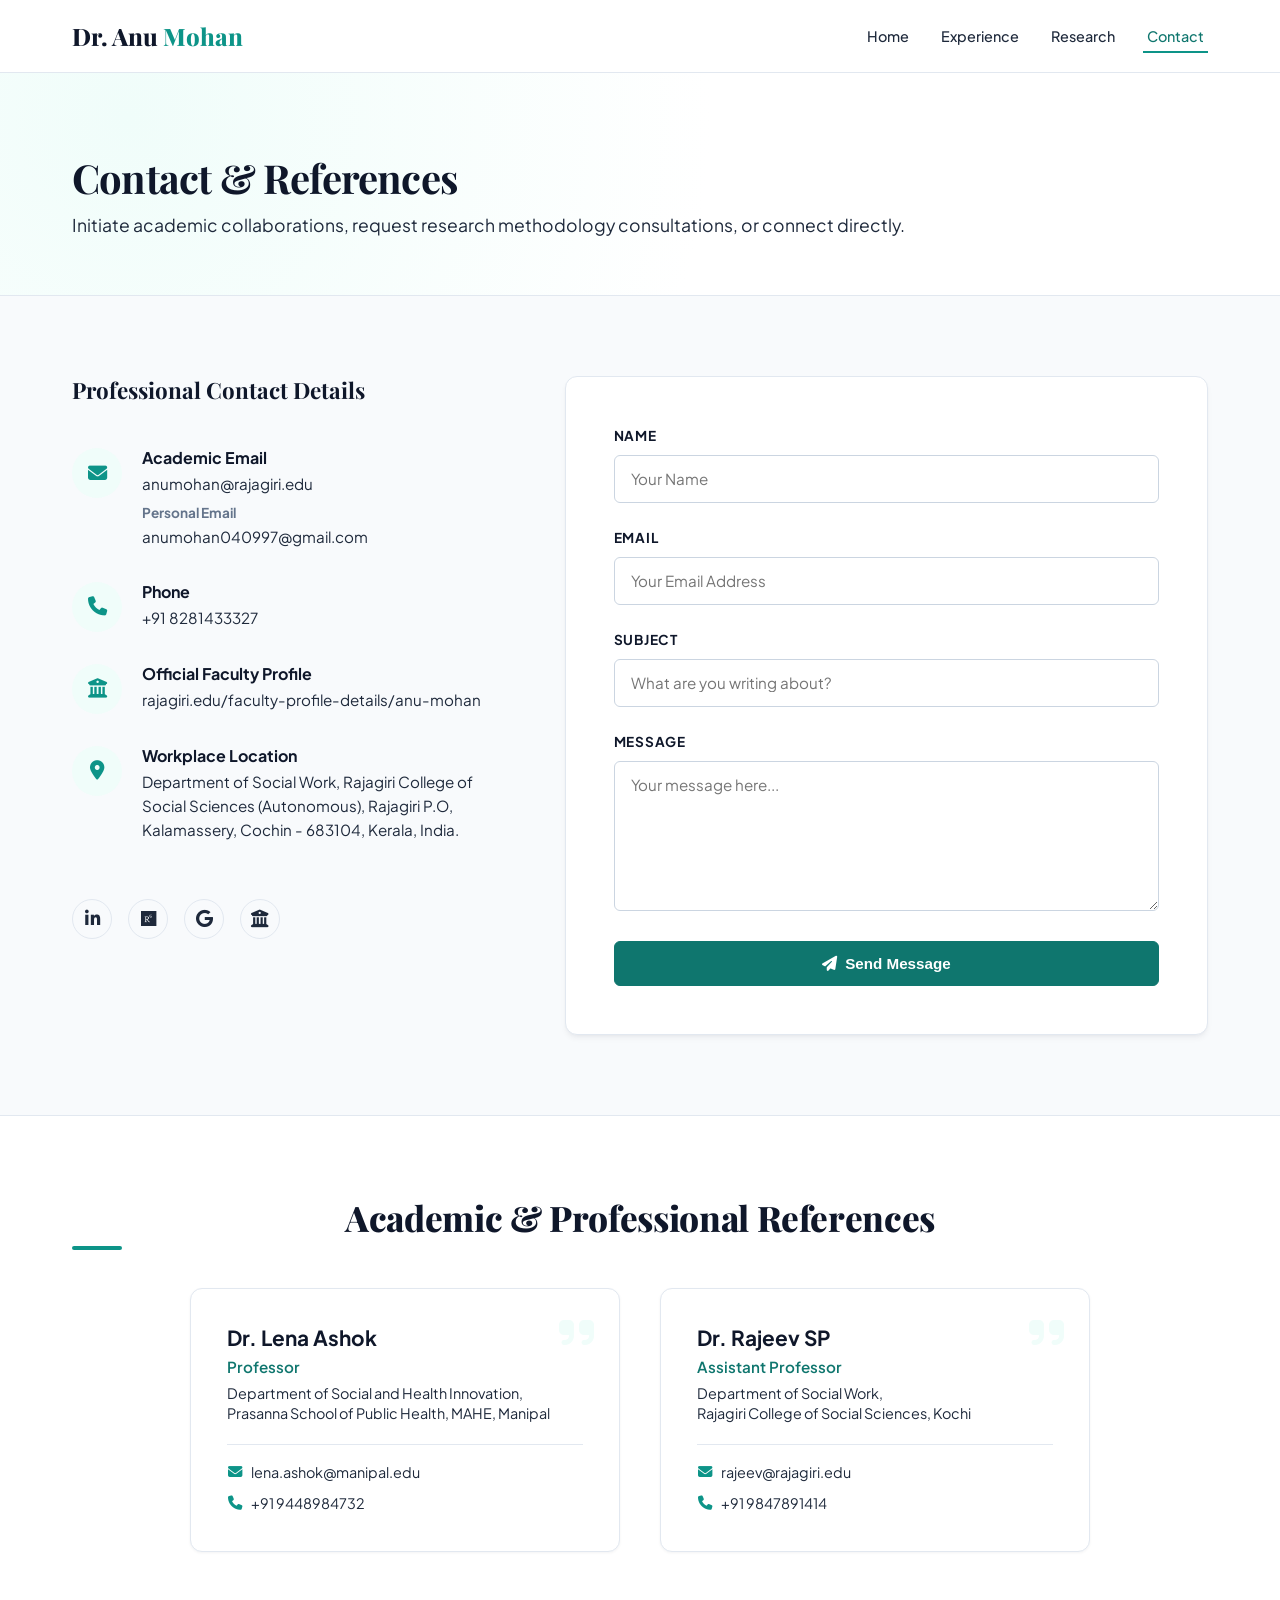
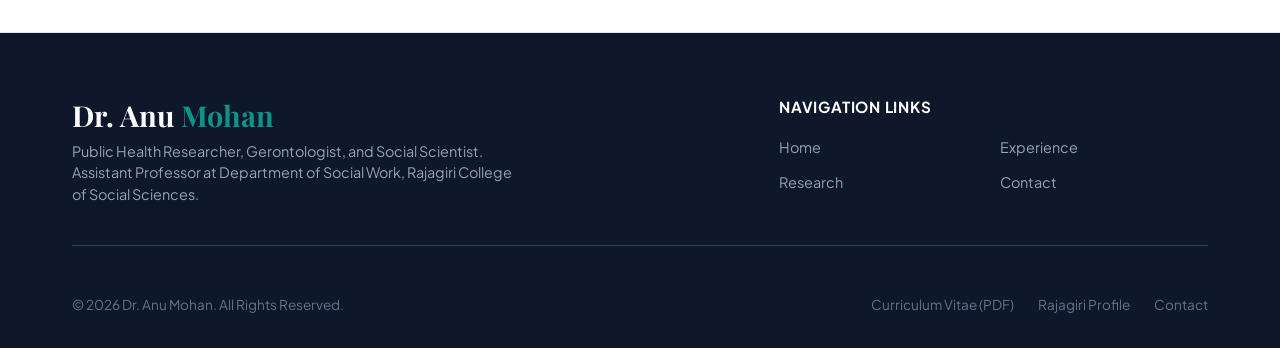
==== contact.html @ 9c6a920e "feat: complete multi-page academic portfolio for Dr. Anu Mohan" ====
<!DOCTYPE html>
<html lang="en">
<head>
  <meta charset="UTF-8">
  <meta name="viewport" content="width=device-width, initial-scale=1.0">
  <title>Contact & References | Dr. Anu Mohan</title>
  <meta name="description" content="Get in touch with Dr. Anu Mohan, Assistant Professor and Public Health Researcher. View professional references and submit an inquiry.">
  
  <!-- FontAwesome for Icons -->
  <link rel="stylesheet" href="https://cdnjs.cloudflare.com/ajax/libs/font-awesome/6.4.0/css/all.min.css">
  
  <!-- Custom Stylesheet -->
  <link rel="stylesheet" href="styles.css">
</head>
<body>

  <!-- Sticky Header & Navigation -->
  <header id="header">
    <div class="container header-container">
      <a href="index.html" class="logo">Dr. Anu <span>Mohan</span></a>
      <button class="menu-toggle" id="menu-toggle" aria-label="Toggle Navigation">
        <i class="fa-solid fa-bars"></i>
      </button>
      <nav>
        <ul class="nav-links" id="nav-links">
          <li><a href="index.html" class="nav-link">Home</a></li>
          <li><a href="experience.html" class="nav-link">Experience</a></li>
          <li><a href="research.html" class="nav-link">Research</a></li>
          <li><a href="contact.html" class="nav-link active">Contact</a></li>
        </ul>
      </nav>
    </div>
  </header>

  <!-- Subpage Hero Banner -->
  <section class="subpage-hero">
    <div class="container">
      <h1>Contact &amp; References</h1>
      <p>Initiate academic collaborations, request research methodology consultations, or connect directly.</p>
    </div>
  </section>

  <!-- Contact Form & Info Panel Section -->
  <section class="contact" id="contact" style="padding: 5rem 0;">
    <div class="container">
      <div class="contact-grid">
        
        <!-- Contact details -->
        <div class="contact-info-panel">
          <h3>Professional Contact Details</h3>
          
          <div class="contact-info-card">
            <div class="contact-icon"><i class="fa-solid fa-envelope"></i></div>
            <div class="contact-details">
              <h4>Academic Email</h4>
              <p><a href="mailto:anumohan@rajagiri.edu">anumohan@rajagiri.edu</a></p>
              <h4 style="margin-top: 0.5rem; font-size: 0.85rem; color: var(--text-muted);">Personal Email</h4>
              <p><a href="mailto:anumohan040997@gmail.com">anumohan040997@gmail.com</a></p>
            </div>
          </div>

          <div class="contact-info-card">
            <div class="contact-icon"><i class="fa-solid fa-phone"></i></div>
            <div class="contact-details">
              <h4>Phone</h4>
              <p><a href="tel:+918281433327">+91 8281433327</a></p>
            </div>
          </div>

          <div class="contact-info-card">
            <div class="contact-icon"><i class="fa-solid fa-building-columns"></i></div>
            <div class="contact-details">
              <h4>Official Faculty Profile</h4>
              <p><a href="https://rajagiri.edu/faculty-profile-details/anu-mohan" target="_blank" rel="noopener noreferrer">rajagiri.edu/faculty-profile-details/anu-mohan</a></p>
            </div>
          </div>

          <div class="contact-info-card">
            <div class="contact-icon"><i class="fa-solid fa-location-dot"></i></div>
            <div class="contact-details">
              <h4>Workplace Location</h4>
              <p>Department of Social Work, Rajagiri College of Social Sciences (Autonomous), Rajagiri P.O, Kalamassery, Cochin - 683104, Kerala, India.</p>
            </div>
          </div>

          <div class="social-links">
            <a href="https://www.linkedin.com/school/rajagiri-college-of-social-sciences-autonomous" target="_blank" rel="noopener noreferrer" class="social-btn" aria-label="LinkedIn" title="LinkedIn"><i class="fa-brands fa-linkedin-in"></i></a>
            <a href="https://researchgate.net" target="_blank" rel="noopener noreferrer" class="social-btn" aria-label="ResearchGate" title="ResearchGate"><i class="fa-brands fa-researchgate"></i></a>
            <a href="https://scholar.google.com" target="_blank" rel="noopener noreferrer" class="social-btn" aria-label="Google Scholar" title="Google Scholar"><i class="fa-brands fa-google"></i></a>
            <a href="https://rajagiri.edu/faculty-profile-details/anu-mohan" target="_blank" rel="noopener noreferrer" class="social-btn" aria-label="Rajagiri Profile" title="Rajagiri Faculty Profile"><i class="fa-solid fa-building-columns"></i></a>
          </div>
        </div>

        <!-- Contact Form -->
        <div class="contact-form-wrapper">
          <form id="portfolio-contact-form">
            <div class="form-group">
              <label for="form-name">Name</label>
              <input type="text" id="form-name" class="form-control" placeholder="Your Name" required>
            </div>
            <div class="form-group">
              <label for="form-email">Email</label>
              <input type="email" id="form-email" class="form-control" placeholder="Your Email Address" required>
            </div>
            <div class="form-group">
              <label for="form-subject">Subject</label>
              <input type="text" id="form-subject" class="form-control" placeholder="What are you writing about?" required>
            </div>
            <div class="form-group">
              <label for="form-message">Message</label>
              <textarea id="form-message" class="form-control" placeholder="Your message here..." required></textarea>
            </div>
            <button type="submit" class="btn btn-primary" style="width: 100%;"><i class="fa-solid fa-paper-plane"></i> Send Message</button>
          </form>
        </div>

      </div>
    </div>
  </section>

  <!-- References Section -->
  <section class="references" id="references" style="padding: 5rem 0;">
    <div class="container">
      <h2 style="text-align: center; margin-bottom: 3rem;">Academic &amp; Professional References</h2>
      <div class="ref-grid">
        
        <!-- Ref 1 -->
        <div class="ref-card">
          <i class="fa-solid fa-quote-right quote-icon"></i>
          <h3 class="ref-name">Dr. Lena Ashok</h3>
          <div class="ref-title">Professor</div>
          <div class="ref-dept">
            Department of Social and Health Innovation,<br>
            Prasanna School of Public Health, MAHE, Manipal
          </div>
          <div class="ref-contact-info">
            <a href="mailto:lena.ashok@manipal.edu" class="ref-link">
              <i class="fa-solid fa-envelope"></i>
              <span>lena.ashok@manipal.edu</span>
            </a>
            <a href="tel:+919448984732" class="ref-link">
              <i class="fa-solid fa-phone"></i>
              <span>+91 9448984732</span>
            </a>
          </div>
        </div>

        <!-- Ref 2 -->
        <div class="ref-card">
          <i class="fa-solid fa-quote-right quote-icon"></i>
          <h3 class="ref-name">Dr. Rajeev SP</h3>
          <div class="ref-title">Assistant Professor</div>
          <div class="ref-dept">
            Department of Social Work,<br>
            Rajagiri College of Social Sciences, Kochi
          </div>
          <div class="ref-contact-info">
            <a href="mailto:rajeev@rajagiri.edu" class="ref-link">
              <i class="fa-solid fa-envelope"></i>
              <span>rajeev@rajagiri.edu</span>
            </a>
            <a href="tel:+919847891414" class="ref-link">
              <i class="fa-solid fa-phone"></i>
              <span>+91 9847891414</span>
            </a>
          </div>
        </div>

      </div>
    </div>
  </section>

  <!-- Footer -->
  <footer>
    <div class="container">
      <div class="footer-grid">
        <div class="footer-brand">
          <h3>Dr. Anu <span>Mohan</span></h3>
          <p>Public Health Researcher, Gerontologist, and Social Scientist. Assistant Professor at Department of Social Work, Rajagiri College of Social Sciences.</p>
        </div>
        <div class="footer-links">
          <h4>Navigation Links</h4>
          <div class="footer-nav">
            <a href="index.html">Home</a>
            <a href="experience.html">Experience</a>
            <a href="research.html">Research</a>
            <a href="contact.html">Contact</a>
          </div>
        </div>
      </div>
      <div class="footer-bottom">
        <p>&copy; 2026 Dr. Anu Mohan. All Rights Reserved.</p>
        <div class="footer-bottom-links">
          <a href="assets/Dr_Anu_Mohan_CV.pdf" download>Curriculum Vitae (PDF)</a>
          <a href="https://rajagiri.edu/faculty-profile-details/anu-mohan" target="_blank" rel="noopener noreferrer">Rajagiri Profile</a>
          <a href="contact.html">Contact</a>
        </div>
      </div>
    </div>
  </footer>

  <!-- Contact Form Success Modal -->
  <div class="modal-overlay" id="success-modal">
    <div class="modal-content">
      <div class="modal-icon">
        <i class="fa-solid fa-circle-check"></i>
      </div>
      <h3 class="modal-title">Thank You!</h3>
      <p class="modal-text">Your message has been successfully sent. Dr. Anu Mohan will get back to you shortly.</p>
      <button class="btn btn-primary" id="close-modal-btn">Close Window</button>
    </div>
  </div>

  <!-- Custom JavaScript -->
  <script src="script.js"></script>
</body>
</html>
---- styles.css ----
@import url('https://fonts.googleapis.com/css2?family=Playfair+Display:ital,wght@0,400..900;1,400..900&family=Plus+Jakarta+Sans:ital,wght@0,200..800;1,200..800&display=swap');

/* CSS Variables */
:root {
  --primary: #0f766e; /* Deep Teal-Mint for text and links */
  --primary-hover: #115e59;
  --primary-light: #f0fdfa; /* Very soft pastel mint background */
  --primary-badge: #ccfbf1;
  --accent: #0d9488; /* Accent mint green */
  --bg-main: #ffffff; /* White background */
  --bg-card: #f8fafc; /* Slate-50 for cards */
  --bg-body: #ffffff;
  --text-main: #1e293b; /* Slate-800 for body text */
  --text-heading: #0f172a; /* Slate-900 for headings */
  --text-muted: #64748b; /* Slate-500 for metadata/subheadings */
  --border-color: #cbd5e1; /* Slate-300 for borders */
  --border-light: #e2e8f0; /* Slate-200 */
  --shadow-sm: 0 1px 3px rgba(15, 23, 42, 0.05);
  --shadow-md: 0 4px 6px -1px rgba(15, 23, 42, 0.05), 0 2px 4px -2px rgba(15, 23, 42, 0.05);
  --shadow-lg: 0 10px 15px -3px rgba(15, 23, 42, 0.06), 0 4px 6px -4px rgba(15, 23, 42, 0.06);
  --font-serif: 'Playfair Display', Georgia, serif;
  --font-sans: 'Plus Jakarta Sans', 'Inter', sans-serif;
  --transition: all 0.25s cubic-bezier(0.4, 0, 0.2, 1);
  --radius-sm: 6px;
  --radius-md: 12px;
  --radius-lg: 24px;
}

/* Reset and Global Styles */
* {
  box-sizing: border-box;
  margin: 0;
  padding: 0;
}

html {
  scroll-behavior: smooth;
  font-size: 16px;
}

body {
  font-family: var(--font-sans);
  color: var(--text-main);
  background-color: var(--bg-body);
  line-height: 1.6;
  -webkit-font-smoothing: antialiased;
}

h1, h2, h3, h4, h5, h6 {
  font-family: var(--font-serif);
  color: var(--text-heading);
  font-weight: 700;
  line-height: 1.25;
}

h1 {
  font-size: 2.8rem;
  letter-spacing: -0.02em;
}

h2 {
  font-size: 2.2rem;
  position: relative;
  margin-bottom: 2.5rem;
  font-weight: 800;
  letter-spacing: -0.01em;
}

h2::after {
  content: '';
  position: absolute;
  left: 0;
  bottom: -10px;
  width: 50px;
  height: 4px;
  background-color: var(--accent);
  border-radius: 2px;
}

h3 {
  font-size: 1.4rem;
  margin-bottom: 0.75rem;
}

a {
  color: var(--primary);
  text-decoration: none;
  transition: var(--transition);
}

a:hover {
  color: var(--primary-hover);
}

/* Page Layout */
.container {
  max-width: 1200px;
  margin: 0 auto;
  padding: 0 2rem;
}

section {
  padding: 6rem 0;
  border-bottom: 1px solid var(--border-light);
}

section:nth-of-type(even) {
  background-color: var(--bg-card);
}

.subpage-hero {
  padding: 5rem 0 3.5rem 0;
  background: radial-gradient(circle at 10% 20%, var(--primary-light) 0%, #ffffff 50%);
  border-bottom: 1px solid var(--border-light);
}

.subpage-hero h1 {
  font-size: 2.5rem;
  margin-bottom: 0.5rem;
}

.subpage-hero p {
  font-size: 1.1rem;
  color: var(--text-secondary);
}

/* Sticky Navigation Header */
header {
  position: sticky;
  top: 0;
  z-index: 100;
  background-color: rgba(255, 255, 255, 0.95);
  backdrop-filter: blur(8px);
  border-bottom: 1px solid var(--border-light);
  transition: var(--transition);
}

header.scrolled {
  box-shadow: var(--shadow-md);
}

.header-container {
  display: flex;
  justify-content: space-between;
  align-items: center;
  height: 4.5rem;
}

.logo {
  font-family: var(--font-serif);
  font-size: 1.5rem;
  font-weight: 800;
  color: var(--text-heading);
  white-space: nowrap; /* Prevent name from wrapping */
}

.logo span {
  color: var(--accent);
}

nav {
  display: flex;
  align-items: center;
}

.nav-links {
  display: flex;
  list-style: none;
  gap: 1.5rem;
}

.nav-links a {
  font-size: 0.9rem;
  font-weight: 500;
  color: var(--text-secondary);
  padding: 0.5rem 0.25rem;
  position: relative;
  white-space: nowrap;
}

.nav-links a::after {
  content: '';
  position: absolute;
  left: 0;
  bottom: 0;
  width: 0;
  height: 2px;
  background-color: var(--accent);
  transition: var(--transition);
}

.nav-links a:hover,
.nav-links a.active {
  color: var(--primary);
}

.nav-links a:hover::after,
.nav-links a.active::after {
  width: 100%;
}

.menu-toggle {
  display: none;
  background: none;
  border: none;
  font-size: 1.5rem;
  cursor: pointer;
  color: var(--text-heading);
}

/* Hero Section */
.hero {
  padding: 7rem 0 5rem 0;
  background: radial-gradient(circle at 80% 20%, var(--primary-light) 0%, #ffffff 60%);
  border-bottom: 1px solid var(--border-light);
}

.hero-grid {
  display: grid;
  grid-template-columns: 1.2fr 0.8fr;
  gap: 4rem;
  align-items: center;
}

.hero-text {
  display: flex;
  flex-direction: column;
}

.hero-badges {
  display: flex;
  flex-wrap: wrap;
  gap: 0.75rem;
  margin-bottom: 1.5rem;
}

.badge {
  background-color: var(--primary-badge);
  color: var(--primary);
  font-size: 0.8rem;
  font-weight: 600;
  padding: 0.35rem 0.85rem;
  border-radius: var(--radius-lg);
  border: 1px solid rgba(13, 148, 136, 0.15);
  display: inline-flex;
  align-items: center;
  gap: 0.35rem;
  white-space: nowrap;
}

.hero-title {
  margin-bottom: 0.5rem;
  font-size: 3.2rem;
  white-space: nowrap; /* Prevent hero name from wrapping on wide screens */
}

.hero-headline {
  font-family: var(--font-sans);
  font-size: 1.35rem;
  font-weight: 600;
  color: var(--primary);
  margin-bottom: 1rem;
}

.hero-tagline {
  font-size: 1.1rem;
  color: var(--text-secondary);
  margin-bottom: 2rem;
  max-width: 600px;
}

.hero-meta {
  display: flex;
  flex-wrap: wrap;
  gap: 1.5rem;
  margin-bottom: 2.5rem;
  font-size: 0.9rem;
  color: var(--text-secondary);
  border-top: 1px solid var(--border-light);
  border-bottom: 1px solid var(--border-light);
  padding: 1rem 0;
}

.hero-meta-item {
  display: flex;
  align-items: center;
  gap: 0.5rem;
}

.hero-meta-item i {
  color: var(--accent);
  font-size: 1rem;
}

.hero-ctas {
  display: flex;
  flex-wrap: wrap;
  gap: 1rem;
}

.btn {
  display: inline-flex;
  align-items: center;
  justify-content: center;
  gap: 0.5rem;
  font-size: 0.95rem;
  font-weight: 600;
  padding: 0.8rem 1.6rem;
  border-radius: var(--radius-sm);
  transition: var(--transition);
  cursor: pointer;
}

.btn-primary {
  background-color: var(--primary);
  color: #ffffff;
  border: 1px solid var(--primary);
}

.btn-primary:hover {
  background-color: var(--primary-hover);
  color: #ffffff;
  box-shadow: var(--shadow-md);
}

.btn-secondary {
  background-color: #ffffff;
  color: var(--text-main);
  border: 1px solid var(--border-color);
}

.btn-secondary:hover {
  background-color: var(--bg-card);
  border-color: var(--text-muted);
}

.hero-img-container {
  position: relative;
  display: flex;
  justify-content: center;
}

/* Updated profile picture frame: squircle / soft rectangular shape */
.hero-img-frame {
  position: relative;
  width: 290px;
  height: 360px;
  border-radius: var(--radius-md); /* Soft rectangular corners */
  background-color: #ffffff;
  box-shadow: var(--shadow-lg);
  border: 1px solid var(--border-light);
  overflow: hidden;
  transition: var(--transition);
  z-index: 1;
}

.hero-img-frame img {
  width: 100%;
  height: 100%;
  object-fit: cover;
  border-radius: var(--radius-md);
  transition: var(--transition);
}

.hero-img-frame:hover img {
  transform: scale(1.03);
}

/* Accent box shadow offset frame */
.hero-img-bg-deco {
  position: absolute;
  bottom: -15px;
  left: -15px;
  width: 100%;
  height: 100%;
  border-radius: var(--radius-md);
  border: 2px solid var(--accent);
  z-index: -1;
  opacity: 0.6;
  pointer-events: none;
  transition: var(--transition);
}

.hero-img-container:hover .hero-img-bg-deco {
  transform: translate(5px, 5px);
  opacity: 0.9;
}

/* About & Career Summary */
.about-grid {
  display: grid;
  grid-template-columns: 1.2fr 0.8fr;
  gap: 4rem;
}

.about-text p {
  margin-bottom: 1.5rem;
  font-size: 1.05rem;
}

.skills-wrapper {
  background-color: var(--bg-card);
  padding: 2rem;
  border-radius: var(--radius-md);
  border: 1px solid var(--border-light);
}

.skills-title {
  font-family: var(--font-sans);
  font-size: 1.1rem;
  font-weight: 700;
  margin-bottom: 1.25rem;
  color: var(--text-heading);
  text-transform: uppercase;
  letter-spacing: 0.05em;
}

.skills-tags {
  display: flex;
  flex-wrap: wrap;
  gap: 0.75rem;
}

.skill-tag {
  background-color: #ffffff;
  color: var(--text-main);
  border: 1px solid var(--border-light);
  padding: 0.5rem 1rem;
  border-radius: var(--radius-sm);
  font-size: 0.9rem;
  font-weight: 500;
  display: flex;
  align-items: center;
  gap: 0.5rem;
  box-shadow: var(--shadow-sm);
}

.skill-tag i {
  color: var(--accent);
}

/* Areas of Interest Grid */
.interest-grid {
  display: grid;
  grid-template-columns: repeat(auto-fill, minmax(280px, 1fr));
  gap: 1.5rem;
  margin-top: 2rem;
}

.interest-card {
  background-color: var(--bg-card);
  border: 1px solid var(--border-light);
  border-radius: var(--radius-md);
  padding: 1.5rem;
  transition: var(--transition);
  display: flex;
  align-items: center;
  gap: 1.25rem;
}

.interest-card:hover {
  transform: translateY(-2px);
  box-shadow: var(--shadow-md);
  border-color: var(--accent);
  background-color: #ffffff;
}

.interest-icon {
  width: 48px;
  height: 48px;
  border-radius: var(--radius-sm);
  background-color: var(--primary-light);
  color: var(--accent);
  display: flex;
  align-items: center;
  justify-content: center;
  font-size: 1.25rem;
  flex-shrink: 0;
}

.interest-card span {
  font-size: 0.95rem;
  font-weight: 700;
  color: var(--text-heading);
  font-family: var(--font-sans);
  line-height: 1.4;
}

/* PhD Focus Section */
.phd-wrapper {
  background-color: #ffffff;
  border: 1px solid var(--border-light);
  border-radius: var(--radius-md);
  padding: 3rem;
  box-shadow: var(--shadow-md);
  position: relative;
  overflow: hidden;
}

.phd-wrapper::before {
  content: '';
  position: absolute;
  top: 0;
  left: 0;
  width: 6px;
  height: 100%;
  background-color: var(--accent);
}

.phd-grid {
  display: grid;
  grid-template-columns: 1.4fr 0.6fr;
  gap: 3rem;
}

.phd-institution {
  font-size: 1.1rem;
  color: var(--primary);
  font-weight: 600;
  margin-bottom: 0.5rem;
  font-family: var(--font-sans);
}

.phd-title-block {
  margin-bottom: 1.5rem;
}

.phd-title-label {
  font-size: 0.85rem;
  text-transform: uppercase;
  letter-spacing: 0.05em;
  color: var(--text-muted);
  font-weight: 700;
  margin-bottom: 0.25rem;
}

.phd-dissertation-title {
  font-size: 1.6rem;
  font-style: italic;
  line-height: 1.4;
  color: var(--text-heading);
}

.phd-description {
  font-size: 1rem;
  color: var(--text-secondary);
}

.copyright-card {
  background-color: var(--primary-light);
  border: 1px dashed var(--accent);
  padding: 1.5rem;
  border-radius: var(--radius-md);
  display: flex;
  flex-direction: column;
  justify-content: center;
  align-items: flex-start;
}

.copyright-badge {
  background-color: var(--accent);
  color: #ffffff;
  font-size: 0.75rem;
  text-transform: uppercase;
  font-weight: 700;
  padding: 0.25rem 0.5rem;
  border-radius: 4px;
  margin-bottom: 0.75rem;
  letter-spacing: 0.05em;
}

.copyright-name {
  font-size: 1rem;
  font-weight: 700;
  color: var(--text-heading);
  margin-bottom: 0.25rem;
}

.copyright-reg {
  font-size: 0.85rem;
  color: var(--text-secondary);
}

/* Experience & Education Dual Layout */
.timeline-section-grid {
  display: grid;
  grid-template-columns: 1.1fr 0.9fr;
  gap: 4rem;
}

.timeline {
  position: relative;
  padding-left: 2rem;
}

.timeline::before {
  content: '';
  position: absolute;
  left: 5px;
  top: 8px;
  bottom: 8px;
  width: 2px;
  background-color: var(--border-light);
}

.timeline-item {
  position: relative;
  margin-bottom: 2.5rem;
}

.timeline-item:last-child {
  margin-bottom: 0;
}

.timeline-node {
  position: absolute;
  left: -2rem;
  top: 6px;
  width: 12px;
  height: 12px;
  border-radius: 50%;
  background-color: #ffffff;
  border: 3px solid var(--accent);
  z-index: 2;
  transition: var(--transition);
}

.timeline-item:hover .timeline-node {
  background-color: var(--accent);
  transform: scale(1.2);
}

.timeline-date {
  font-size: 0.85rem;
  font-weight: 700;
  color: var(--primary);
  margin-bottom: 0.25rem;
  letter-spacing: 0.05em;
  text-transform: uppercase;
}

.timeline-title {
  font-size: 1.15rem;
  font-family: var(--font-sans);
  color: var(--text-heading);
  font-weight: 700;
  margin-bottom: 0.15rem;
}

.timeline-subtitle {
  font-size: 0.95rem;
  color: var(--text-secondary);
  font-weight: 600;
  margin-bottom: 0.75rem;
}

.timeline-details {
  font-size: 0.9rem;
  color: var(--text-secondary);
  list-style-type: none;
}

.timeline-details li {
  margin-bottom: 0.4rem;
  position: relative;
  padding-left: 1rem;
}

.timeline-details li::before {
  content: "•";
  position: absolute;
  left: 0;
  color: var(--accent);
}

.timeline-details ul {
  list-style-type: none;
  padding-left: 1rem;
  margin-top: 0.3rem;
}

.timeline-details ul li::before {
  content: "-";
  color: var(--text-muted);
}

.education-card {
  background-color: #ffffff;
  border: 1px solid var(--border-light);
  padding: 1.5rem;
  border-radius: var(--radius-md);
  margin-bottom: 1.5rem;
  box-shadow: var(--shadow-sm);
  transition: var(--transition);
}

.education-card:hover {
  transform: translateY(-2px);
  box-shadow: var(--shadow-md);
  border-color: var(--border-color);
}

.education-degree {
  font-size: 1.1rem;
  font-family: var(--font-sans);
  font-weight: 700;
  color: var(--text-heading);
}

.education-inst {
  font-size: 0.95rem;
  color: var(--primary);
  font-weight: 600;
  margin: 0.25rem 0 0.5rem 0;
}

.education-meta {
  display: flex;
  justify-content: space-between;
  font-size: 0.85rem;
  color: var(--text-muted);
  font-weight: 500;
}

.education-grade {
  color: var(--accent);
  font-weight: 700;
}

/* Honors and Awards Section */
.awards-grid {
  display: grid;
  grid-template-columns: repeat(auto-fill, minmax(280px, 1fr));
  gap: 1.5rem;
}

.award-card {
  background-color: #ffffff;
  border: 1px solid var(--border-light);
  border-radius: var(--radius-md);
  padding: 1.5rem;
  display: flex;
  gap: 1rem;
  transition: var(--transition);
  box-shadow: var(--shadow-sm);
}

.award-card:hover {
  transform: translateY(-3px);
  box-shadow: var(--shadow-md);
  border-color: var(--accent);
}

.award-icon-box {
  width: 45px;
  height: 45px;
  border-radius: 50%;
  background-color: var(--primary-light);
  color: var(--accent);
  display: flex;
  align-items: center;
  justify-content: center;
  font-size: 1.25rem;
  flex-shrink: 0;
}

.award-content {
  display: flex;
  flex-direction: column;
}

.award-year {
  font-size: 0.85rem;
  font-weight: 700;
  color: var(--primary);
  margin-bottom: 0.25rem;
}

.award-title {
  font-size: 1rem;
  font-family: var(--font-sans);
  font-weight: 700;
  color: var(--text-heading);
  margin-bottom: 0.25rem;
}

.award-issuer {
  font-size: 0.85rem;
  color: var(--text-muted);
  line-height: 1.4;
}

/* Fieldwork and Community Projects */
.fieldwork-grid {
  display: grid;
  grid-template-columns: repeat(auto-fit, minmax(340px, 1fr));
  gap: 2rem;
}

.fieldwork-card {
  background-color: #ffffff;
  border: 1px solid var(--border-light);
  border-radius: var(--radius-md);
  padding: 2rem;
  box-shadow: var(--shadow-sm);
  transition: var(--transition);
  display: flex;
  flex-direction: column;
}

.fieldwork-card:hover {
  transform: translateY(-3px);
  box-shadow: var(--shadow-md);
  border-color: var(--border-color);
}

.fieldwork-header {
  display: flex;
  justify-content: space-between;
  align-items: flex-start;
  margin-bottom: 1rem;
}

.fieldwork-org {
  font-size: 1.15rem;
  font-family: var(--font-sans);
  font-weight: 700;
  color: var(--text-heading);
  margin-right: 1rem;
}

.fieldwork-loc {
  font-size: 0.85rem;
  color: var(--text-muted);
  font-weight: 600;
}

.fieldwork-date {
  font-size: 0.85rem;
  color: var(--primary);
  font-weight: 700;
  margin-bottom: 0.75rem;
  text-transform: uppercase;
}

.fieldwork-desc {
  font-size: 0.9rem;
  color: var(--text-secondary);
  flex-grow: 1;
}

.fieldwork-desc li {
  margin-bottom: 0.5rem;
  position: relative;
  padding-left: 1rem;
  list-style: none;
}

.fieldwork-desc li::before {
  content: "•";
  position: absolute;
  left: 0;
  color: var(--accent);
}

/* Research Publications Section */
.publications-ctrl {
  background-color: var(--bg-card);
  padding: 1.5rem;
  border-radius: var(--radius-md);
  border: 1px solid var(--border-light);
  margin-bottom: 2.5rem;
  display: flex;
  flex-direction: column;
  gap: 1.25rem;
}

.search-box-wrapper {
  position: relative;
  width: 100%;
}

.search-box-wrapper i {
  position: absolute;
  left: 1.25rem;
  top: 50%;
  transform: translateY(-50%);
  color: var(--text-muted);
}

.pub-search {
  width: 100%;
  padding: 0.85rem 1rem 0.85rem 3rem;
  font-family: var(--font-sans);
  font-size: 0.95rem;
  border: 1px solid var(--border-color);
  border-radius: var(--radius-sm);
  outline: none;
  transition: var(--transition);
}

.pub-search:focus {
  border-color: var(--accent);
  box-shadow: 0 0 0 3px rgba(13, 148, 136, 0.15);
}

.filter-chips {
  display: flex;
  flex-wrap: wrap;
  gap: 0.5rem;
}

.filter-chip {
  background-color: #ffffff;
  color: var(--text-secondary);
  border: 1px solid var(--border-light);
  padding: 0.4rem 1rem;
  border-radius: var(--radius-lg);
  font-size: 0.85rem;
  font-weight: 600;
  cursor: pointer;
  transition: var(--transition);
}

.filter-chip:hover {
  border-color: var(--accent);
  color: var(--primary);
}

.filter-chip.active {
  background-color: var(--primary);
  color: #ffffff;
  border-color: var(--primary);
}

.publications-list {
  display: flex;
  flex-direction: column;
  gap: 1.5rem;
}

.pub-card {
  background-color: #ffffff;
  border: 1px solid var(--border-light);
  border-radius: var(--radius-md);
  padding: 2rem;
  box-shadow: var(--shadow-sm);
  transition: var(--transition);
  display: grid;
  grid-template-columns: 1fr auto;
  gap: 2rem;
  align-items: center;
}

.pub-card:hover {
  border-color: var(--accent);
  box-shadow: var(--shadow-md);
}

.pub-content {
  display: flex;
  flex-direction: column;
}

.pub-meta-row {
  display: flex;
  align-items: center;
  gap: 0.75rem;
  margin-bottom: 0.75rem;
  flex-wrap: wrap;
}

.pub-journal-badge {
  background-color: var(--primary-light);
  color: var(--primary);
  font-size: 0.75rem;
  font-weight: 700;
  padding: 0.25rem 0.6rem;
  border-radius: 4px;
  text-transform: uppercase;
  letter-spacing: 0.03em;
}

.pub-year-badge {
  background-color: var(--border-light);
  color: var(--text-secondary);
  font-size: 0.75rem;
  font-weight: 700;
  padding: 0.25rem 0.6rem;
  border-radius: 4px;
}

.pub-title {
  font-size: 1.2rem;
  font-family: var(--font-sans);
  font-weight: 700;
  color: var(--text-heading);
  margin-bottom: 0.5rem;
  line-height: 1.45;
}

.pub-authors {
  font-size: 0.95rem;
  color: var(--text-secondary);
  margin-bottom: 0.5rem;
}

.pub-authors strong {
  color: var(--text-heading);
  text-decoration: underline;
  text-decoration-color: var(--accent);
}

.pub-journal {
  font-size: 0.9rem;
  color: var(--text-muted);
  font-style: italic;
  margin-bottom: 0.5rem;
}

.pub-journal strong {
  font-style: normal;
  font-weight: 700;
}

.pub-doi {
  font-size: 0.85rem;
  color: var(--primary);
  font-weight: 500;
}

.pub-action {
  flex-shrink: 0;
}

.pub-no-results {
  text-align: center;
  padding: 4rem 2rem;
  color: var(--text-muted);
  font-size: 1.1rem;
  background-color: var(--bg-card);
  border-radius: var(--radius-md);
  border: 1px dashed var(--border-color);
  display: none;
}

/* Presentations Section */
.pres-tabs {
  display: flex;
  justify-content: center;
  gap: 0.5rem;
  margin-bottom: 3rem;
  flex-wrap: wrap;
  border-bottom: 1px solid var(--border-light);
  padding-bottom: 1rem;
}

.pres-tab-btn {
  background: none;
  border: none;
  color: var(--text-secondary);
  font-family: var(--font-sans);
  font-size: 1rem;
  font-weight: 600;
  padding: 0.5rem 1.5rem;
  cursor: pointer;
  position: relative;
  transition: var(--transition);
}

.pres-tab-btn:hover {
  color: var(--primary);
}

.pres-tab-btn.active {
  color: var(--primary);
}

.pres-tab-btn.active::after {
  content: '';
  position: absolute;
  left: 0;
  bottom: -1.05rem;
  width: 100%;
  height: 3px;
  background-color: var(--primary);
  border-radius: 2px 2px 0 0;
}

.pres-list {
  display: flex;
  flex-direction: column;
  gap: 1.5rem;
  max-width: 900px;
  margin: 0 auto;
}

.pres-card {
  background-color: #ffffff;
  border: 1px solid var(--border-light);
  border-radius: var(--radius-md);
  padding: 1.75rem;
  box-shadow: var(--shadow-sm);
  transition: var(--transition);
  display: flex;
  gap: 1.5rem;
}

.pres-card:hover {
  border-color: var(--accent);
  box-shadow: var(--shadow-md);
  transform: translateY(-2px);
}

.pres-date-badge {
  background-color: var(--primary-light);
  color: var(--primary);
  border: 1px solid rgba(13, 148, 136, 0.15);
  font-size: 0.85rem;
  font-weight: 700;
  padding: 0.5rem;
  border-radius: var(--radius-sm);
  text-align: center;
  height: fit-content;
  min-width: 100px;
  text-transform: uppercase;
  letter-spacing: 0.05em;
  flex-shrink: 0;
}

.pres-content {
  display: flex;
  flex-direction: column;
}

.pres-title {
  font-size: 1.15rem;
  font-family: var(--font-sans);
  font-weight: 700;
  color: var(--text-heading);
  margin-bottom: 0.5rem;
  line-height: 1.4;
}

.pres-details {
  font-size: 0.95rem;
  color: var(--text-secondary);
  line-height: 1.5;
}

.pres-details em {
  font-style: italic;
  color: var(--text-heading);
}

/* Resource Person & Invited Lectures */
.talks-grid {
  display: grid;
  grid-template-columns: repeat(auto-fill, minmax(320px, 1fr));
  gap: 2rem;
}

.talks-card {
  background-color: #ffffff;
  border: 1px solid var(--border-light);
  border-radius: var(--radius-md);
  padding: 1.75rem;
  box-shadow: var(--shadow-sm);
  transition: var(--transition);
  display: flex;
  flex-direction: column;
}

.talks-card:hover {
  border-color: var(--accent);
  box-shadow: var(--shadow-md);
  transform: translateY(-3px);
}

.talks-header {
  display: flex;
  justify-content: space-between;
  align-items: flex-start;
  margin-bottom: 0.75rem;
}

.talks-year {
  font-size: 0.85rem;
  font-weight: 700;
  color: var(--primary);
  background-color: var(--primary-light);
  padding: 0.25rem 0.5rem;
  border-radius: 4px;
}

.talks-type {
  font-size: 0.85rem;
  color: var(--text-muted);
  font-weight: 600;
  text-transform: uppercase;
  letter-spacing: 0.05em;
}

.talks-title {
  font-size: 1.1rem;
  font-family: var(--font-sans);
  font-weight: 700;
  color: var(--text-heading);
  margin-bottom: 0.75rem;
  line-height: 1.4;
}

.talks-org {
  font-size: 0.9rem;
  color: var(--text-secondary);
  flex-grow: 1;
}

/* Certifications & Advanced Trainings */
.cert-grid {
  display: grid;
  grid-template-columns: 1fr 1fr;
  gap: 3rem;
}

.cert-category-title {
  font-size: 1.4rem;
  margin-bottom: 1.5rem;
  color: var(--text-heading);
  border-bottom: 2px solid var(--border-light);
  padding-bottom: 0.5rem;
}

.cert-list {
  display: flex;
  flex-direction: column;
  gap: 1rem;
}

.cert-item {
  background-color: #ffffff;
  border: 1px solid var(--border-light);
  border-radius: var(--radius-sm);
  padding: 1rem 1.25rem;
  display: flex;
  justify-content: space-between;
  align-items: center;
  transition: var(--transition);
}

.cert-item:hover {
  border-color: var(--accent);
  background-color: var(--bg-card);
}

.cert-name {
  font-size: 0.95rem;
  font-weight: 600;
  color: var(--text-heading);
  padding-right: 1rem;
}

.cert-issuer {
  font-size: 0.85rem;
  color: var(--primary);
  font-weight: 700;
  flex-shrink: 0;
}

.cert-date {
  font-size: 0.8rem;
  color: var(--text-muted);
  font-weight: 500;
  margin-top: 0.15rem;
}

/* References Section */
.ref-grid {
  display: grid;
  grid-template-columns: 1fr 1fr;
  gap: 2.5rem;
  max-width: 900px;
  margin: 0 auto;
}

.ref-card {
  background-color: #ffffff;
  border: 1px solid var(--border-light);
  border-radius: var(--radius-md);
  padding: 2.25rem;
  box-shadow: var(--shadow-sm);
  transition: var(--transition);
  position: relative;
}

.ref-card:hover {
  border-color: var(--accent);
  box-shadow: var(--shadow-md);
}

.ref-card i.quote-icon {
  position: absolute;
  top: 1.5rem;
  right: 1.5rem;
  font-size: 2.5rem;
  color: var(--primary-light);
  pointer-events: none;
}

.ref-name {
  font-size: 1.3rem;
  font-family: var(--font-sans);
  font-weight: 700;
  color: var(--text-heading);
  margin-bottom: 0.25rem;
}

.ref-title {
  font-size: 0.95rem;
  color: var(--primary);
  font-weight: 600;
  margin-bottom: 0.25rem;
}

.ref-dept {
  font-size: 0.9rem;
  color: var(--text-secondary);
  margin-bottom: 1.25rem;
  line-height: 1.4;
}

.ref-contact-info {
  display: flex;
  flex-direction: column;
  gap: 0.5rem;
  font-size: 0.9rem;
  border-top: 1px solid var(--border-light);
  padding-top: 1rem;
}

.ref-link {
  display: flex;
  align-items: center;
  gap: 0.5rem;
  color: var(--text-secondary);
}

.ref-link:hover {
  color: var(--primary);
}

.ref-link i {
  color: var(--accent);
  width: 16px;
  text-align: center;
}

/* Contact Form Section */
.contact-grid {
  display: grid;
  grid-template-columns: 0.8fr 1.2fr;
  gap: 4rem;
}

.contact-info-panel {
  display: flex;
  flex-direction: column;
  gap: 2rem;
}

.contact-info-card {
  display: flex;
  gap: 1.25rem;
  align-items: flex-start;
}

.contact-icon {
  width: 50px;
  height: 50px;
  border-radius: 50%;
  background-color: var(--primary-light);
  color: var(--accent);
  display: flex;
  align-items: center;
  justify-content: center;
  font-size: 1.2rem;
  flex-shrink: 0;
}

.contact-details h4 {
  font-family: var(--font-sans);
  font-size: 1rem;
  font-weight: 700;
  margin-bottom: 0.25rem;
}

.contact-details p, .contact-details a {
  font-size: 0.95rem;
  color: var(--text-secondary);
}

.social-links {
  display: flex;
  gap: 1rem;
  margin-top: 1.5rem;
}

.social-btn {
  width: 40px;
  height: 40px;
  border-radius: 50%;
  background-color: var(--bg-card);
  color: var(--text-secondary);
  display: flex;
  align-items: center;
  justify-content: center;
  font-size: 1.1rem;
  border: 1px solid var(--border-light);
  transition: var(--transition);
}

.social-btn:hover {
  background-color: var(--primary);
  color: #ffffff;
  border-color: var(--primary);
  transform: translateY(-2px);
}

.contact-form-wrapper {
  background-color: #ffffff;
  border: 1px solid var(--border-light);
  padding: 3rem;
  border-radius: var(--radius-md);
  box-shadow: var(--shadow-md);
}

.form-group {
  margin-bottom: 1.5rem;
}

.form-group label {
  display: block;
  font-size: 0.85rem;
  font-weight: 700;
  color: var(--text-heading);
  margin-bottom: 0.5rem;
  text-transform: uppercase;
  letter-spacing: 0.05em;
}

.form-control {
  width: 100%;
  padding: 0.85rem 1rem;
  font-family: var(--font-sans);
  font-size: 0.95rem;
  color: var(--text-main);
  background-color: #ffffff;
  border: 1px solid var(--border-color);
  border-radius: var(--radius-sm);
  outline: none;
  transition: var(--transition);
}

.form-control:focus {
  border-color: var(--accent);
  box-shadow: 0 0 0 3px rgba(13, 148, 136, 0.15);
}

textarea.form-control {
  resize: vertical;
  min-height: 150px;
}

/* Footer styling */
footer {
  background-color: var(--text-heading);
  color: #cbd5e1;
  padding: 4rem 0 2rem 0;
  font-size: 0.9rem;
}

.footer-grid {
  display: grid;
  grid-template-columns: 1.5fr 1fr;
  gap: 4rem;
  margin-bottom: 3rem;
  border-bottom: 1px solid #334155;
  padding-bottom: 2.5rem;
}

.footer-brand h3 {
  color: #ffffff;
  font-size: 1.8rem;
  margin-bottom: 0.5rem;
}

.footer-brand h3 span {
  color: var(--accent);
}

.footer-brand p {
  color: #94a3b8;
  max-width: 450px;
  line-height: 1.5;
}

.footer-links h4 {
  color: #ffffff;
  font-family: var(--font-sans);
  font-size: 0.95rem;
  font-weight: 700;
  margin-bottom: 1.25rem;
  text-transform: uppercase;
  letter-spacing: 0.05em;
}

.footer-nav {
  display: grid;
  grid-template-columns: 1fr 1fr;
  gap: 0.75rem;
}

.footer-nav a {
  color: #94a3b8;
}

.footer-nav a:hover {
  color: #ffffff;
  padding-left: 5px;
}

.footer-bottom {
  display: flex;
  justify-content: space-between;
  align-items: center;
  flex-wrap: wrap;
  gap: 1.5rem;
  color: #64748b;
  font-size: 0.85rem;
}

.footer-bottom-links {
  display: flex;
  gap: 1.5rem;
}

.footer-bottom-links a {
  color: #64748b;
}

.footer-bottom-links a:hover {
  color: #cbd5e1;
}

/* Form Success Overlay / Modal Alert */
.modal-overlay {
  position: fixed;
  top: 0;
  left: 0;
  right: 0;
  bottom: 0;
  background-color: rgba(15, 23, 42, 0.6);
  backdrop-filter: blur(4px);
  z-index: 1000;
  display: flex;
  align-items: center;
  justify-content: center;
  opacity: 0;
  pointer-events: none;
  transition: opacity 0.3s ease;
}

.modal-overlay.active {
  opacity: 1;
  pointer-events: auto;
}

.modal-content {
  background-color: #ffffff;
  padding: 3rem 2.5rem;
  border-radius: var(--radius-md);
  max-width: 450px;
  width: 90%;
  text-align: center;
  box-shadow: var(--shadow-lg);
  transform: translateY(20px);
  transition: transform 0.3s ease;
}

.modal-overlay.active .modal-content {
  transform: translateY(0);
}

.modal-icon {
  width: 65px;
  height: 65px;
  border-radius: 50%;
  background-color: var(--primary-light);
  color: var(--accent);
  display: flex;
  align-items: center;
  justify-content: center;
  font-size: 2rem;
  margin: 0 auto 1.5rem auto;
}

.modal-title {
  font-size: 1.5rem;
  color: var(--text-heading);
  margin-bottom: 0.75rem;
}

.modal-text {
  font-size: 0.95rem;
  color: var(--text-secondary);
  margin-bottom: 1.5rem;
}

/* Responsive Styles */
@media (max-width: 1024px) {
  h1 {
    font-size: 2.4rem;
  }
  .hero-grid,
  .about-grid,
  .phd-grid,
  .timeline-section-grid,
  .contact-grid {
    grid-template-columns: 1fr;
    gap: 3rem;
  }
  .hero-img-container {
    order: -1;
  }
  .phd-wrapper::before {
    height: 6px;
    width: 100%;
  }
  .phd-wrapper {
    padding: 2.25rem;
  }
  .copyright-card {
    padding: 1.5rem;
    align-items: center;
    text-align: center;
  }
  .cert-grid {
    grid-template-columns: 1fr;
    gap: 2.5rem;
  }
  .ref-grid {
    grid-template-columns: 1fr;
    gap: 2rem;
  }
}

@media (max-width: 768px) {
  header {
    padding: 0.5rem 0;
  }
  .nav-links {
    position: fixed;
    top: 4.5rem;
    left: 0;
    right: 0;
    background-color: #ffffff;
    border-bottom: 1px solid var(--border-light);
    flex-direction: column;
    padding: 2rem;
    gap: 1.5rem;
    box-shadow: var(--shadow-md);
    opacity: 0;
    visibility: hidden;
    pointer-events: none;
    transform: translateY(-10px);
    transition: var(--transition);
  }
  .nav-links.active {
    opacity: 1;
    visibility: visible;
    pointer-events: auto;
    transform: translateY(0);
  }
  .menu-toggle {
    display: block;
  }
  .hero {
    padding: 5rem 0 4rem 0;
  }
  .hero-title {
    font-size: 2.2rem;
    white-space: normal; /* Allow wrapping on small mobile screens */
  }
  .pub-card {
    grid-template-columns: 1fr;
    gap: 1rem;
  }
  .pub-action {
    align-self: flex-start;
  }
  .pres-card {
    flex-direction: column;
    gap: 1rem;
  }
  .pres-date-badge {
    width: fit-content;
  }
  .footer-grid {
    grid-template-columns: 1fr;
    gap: 2rem;
  }
}

@media (max-width: 480px) {
  .hero-meta {
    flex-direction: column;
    gap: 0.75rem;
  }
  .hero-ctas {
    flex-direction: column;
    width: 100%;
  }
  .hero-ctas .btn {
    width: 100%;
  }
  .hero-img-frame {
    width: 240px;
    height: 300px;
  }
  .phd-dissertation-title {
    font-size: 1.3rem;
  }
  .contact-form-wrapper {
    padding: 2rem 1.5rem;
  }
}
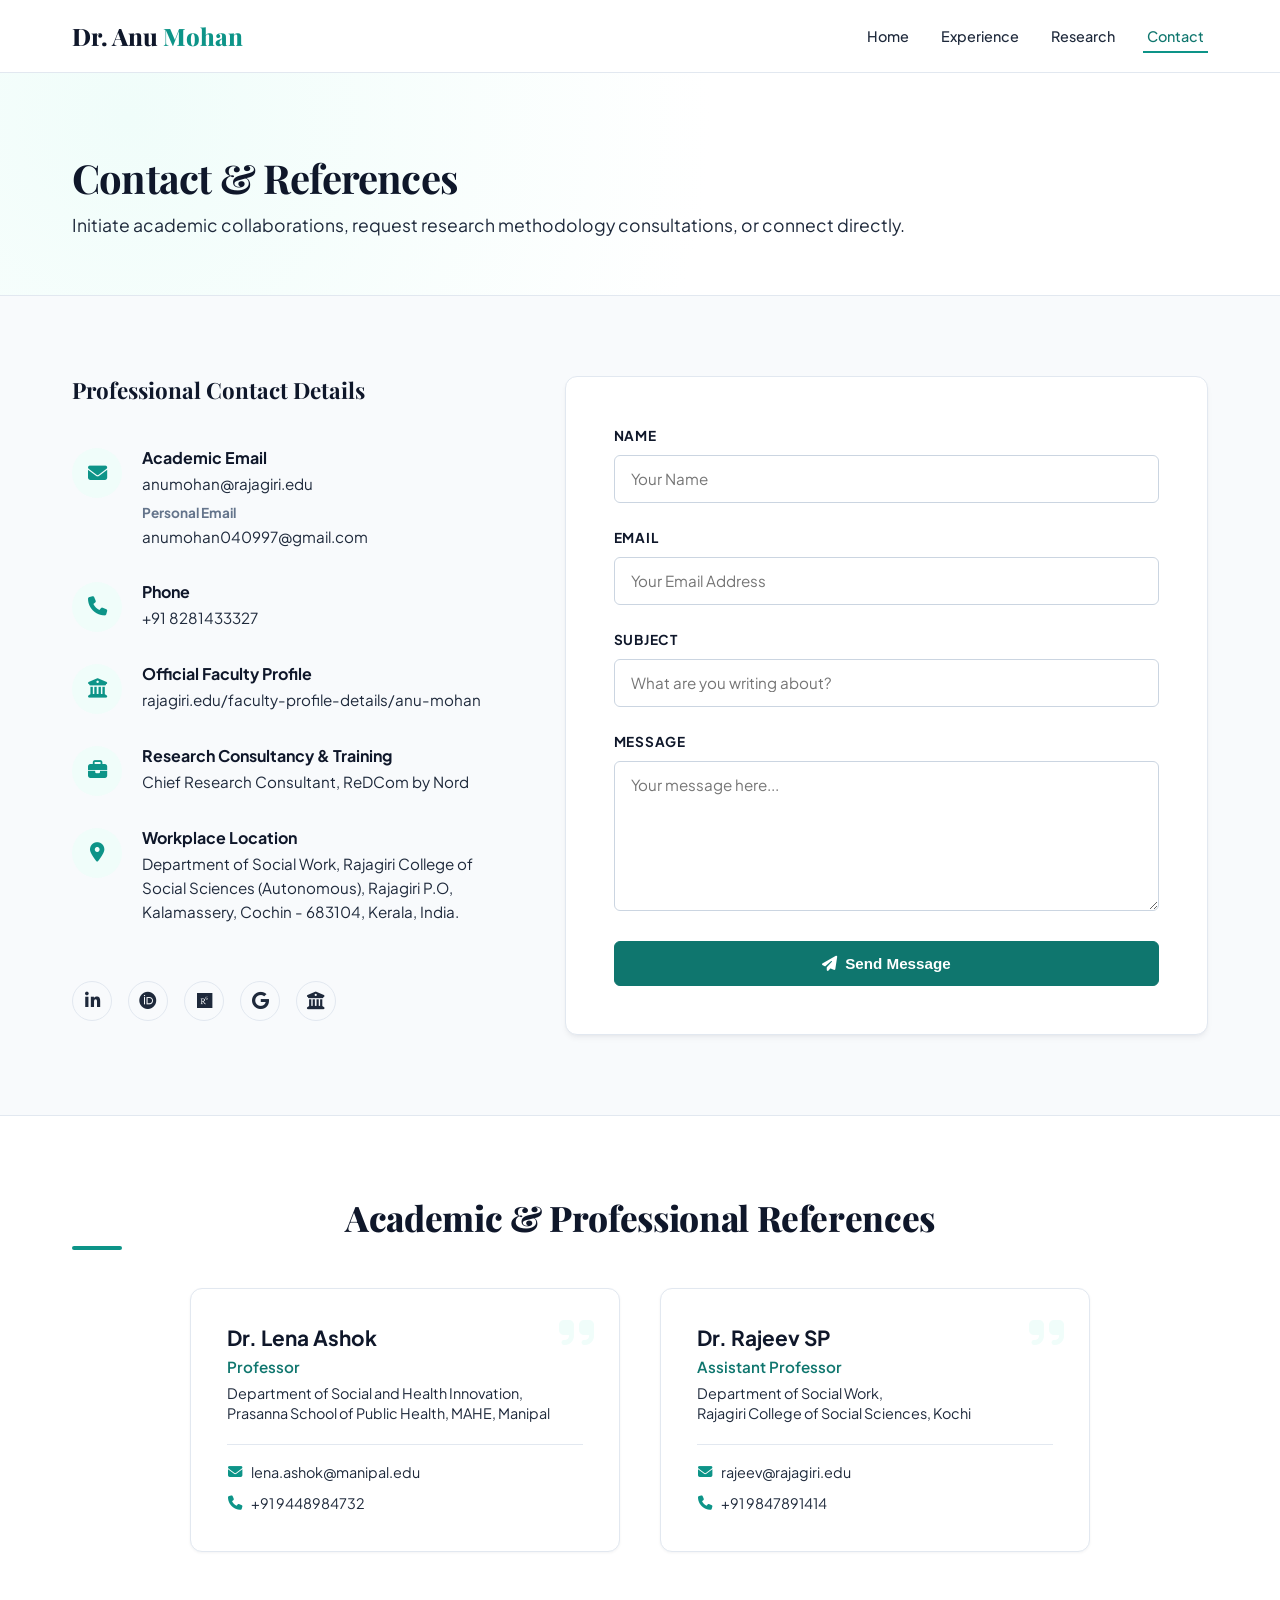
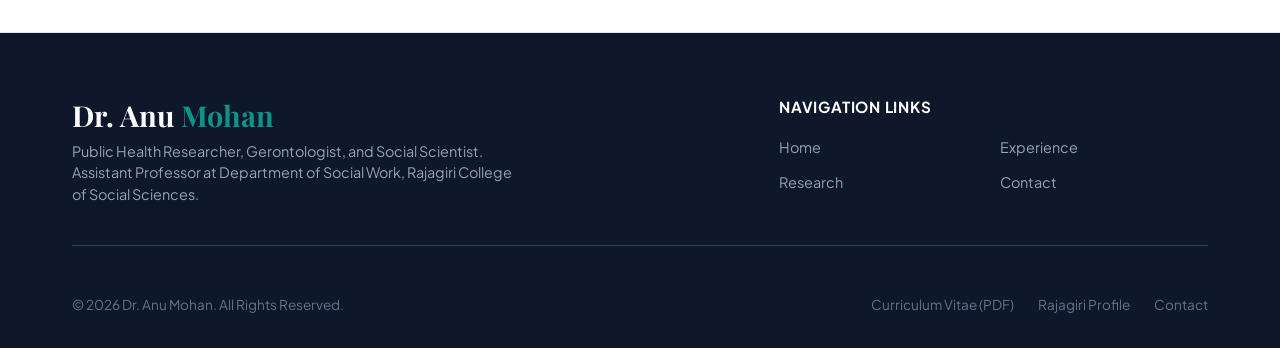
==== commit 10f3b489: "feat: add 2026 Global Public Health publication, trainer portfolio, and update Ph.D. awarded status" ====
--- a/contact.html
+++ b/contact.html
@@ -76,6 +76,14 @@
           </div>
 
           <div class="contact-info-card">
+            <div class="contact-icon"><i class="fa-solid fa-briefcase"></i></div>
+            <div class="contact-details">
+              <h4>Research Consultancy &amp; Training</h4>
+              <p>Chief Research Consultant, ReDCom by Nord</p>
+            </div>
+          </div>
+
+          <div class="contact-info-card">
             <div class="contact-icon"><i class="fa-solid fa-location-dot"></i></div>
             <div class="contact-details">
               <h4>Workplace Location</h4>
@@ -85,6 +93,7 @@
 
           <div class="social-links">
             <a href="https://www.linkedin.com/school/rajagiri-college-of-social-sciences-autonomous" target="_blank" rel="noopener noreferrer" class="social-btn" aria-label="LinkedIn" title="LinkedIn"><i class="fa-brands fa-linkedin-in"></i></a>
+            <a href="https://orcid.org/0009-0008-4764-7502" target="_blank" rel="noopener noreferrer" class="social-btn" aria-label="ORCID" title="ORCID Profile"><i class="fa-brands fa-orcid"></i></a>
             <a href="https://researchgate.net" target="_blank" rel="noopener noreferrer" class="social-btn" aria-label="ResearchGate" title="ResearchGate"><i class="fa-brands fa-researchgate"></i></a>
             <a href="https://scholar.google.com" target="_blank" rel="noopener noreferrer" class="social-btn" aria-label="Google Scholar" title="Google Scholar"><i class="fa-brands fa-google"></i></a>
             <a href="https://rajagiri.edu/faculty-profile-details/anu-mohan" target="_blank" rel="noopener noreferrer" class="social-btn" aria-label="Rajagiri Profile" title="Rajagiri Faculty Profile"><i class="fa-solid fa-building-columns"></i></a>
--- a/styles.css
+++ b/styles.css
@@ -1616,6 +1616,90 @@
   margin-bottom: 1.5rem;
 }
 
+/* Trainer & Consultancy Section */
+.trainer-grid {
+  display: grid;
+  grid-template-columns: repeat(auto-fit, minmax(320px, 1fr));
+  gap: 2rem;
+  margin-top: 2rem;
+}
+
+.trainer-card {
+  background-color: var(--bg-card);
+  border: 1px solid var(--border-light);
+  border-radius: var(--radius-md);
+  padding: 2.25rem;
+  transition: var(--transition);
+  display: flex;
+  flex-direction: column;
+}
+
+.trainer-card:hover {
+  transform: translateY(-3px);
+  border-color: var(--accent);
+  box-shadow: var(--shadow-md);
+  background-color: #ffffff;
+}
+
+.trainer-card-header {
+  display: flex;
+  align-items: center;
+  gap: 1rem;
+  margin-bottom: 1.25rem;
+}
+
+.trainer-card-icon {
+  width: 50px;
+  height: 50px;
+  border-radius: var(--radius-sm);
+  background-color: var(--primary-light);
+  color: var(--accent);
+  display: flex;
+  align-items: center;
+  justify-content: center;
+  font-size: 1.35rem;
+  flex-shrink: 0;
+}
+
+.trainer-card-title {
+  font-size: 1.2rem;
+  font-family: var(--font-sans);
+  font-weight: 700;
+  color: var(--text-heading);
+}
+
+.trainer-card-subtitle {
+  font-size: 0.85rem;
+  color: var(--primary);
+  font-weight: 600;
+  text-transform: uppercase;
+  letter-spacing: 0.05em;
+}
+
+.trainer-card-list {
+  list-style: none;
+  font-size: 0.95rem;
+  color: var(--text-secondary);
+  display: flex;
+  flex-direction: column;
+  gap: 0.65rem;
+  flex-grow: 1;
+}
+
+.trainer-card-list li {
+  position: relative;
+  padding-left: 1.25rem;
+  line-height: 1.5;
+}
+
+.trainer-card-list li::before {
+  content: "✓";
+  position: absolute;
+  left: 0;
+  color: var(--accent);
+  font-weight: 700;
+}
+
 /* Responsive Styles */
 @media (max-width: 1024px) {
   h1 {
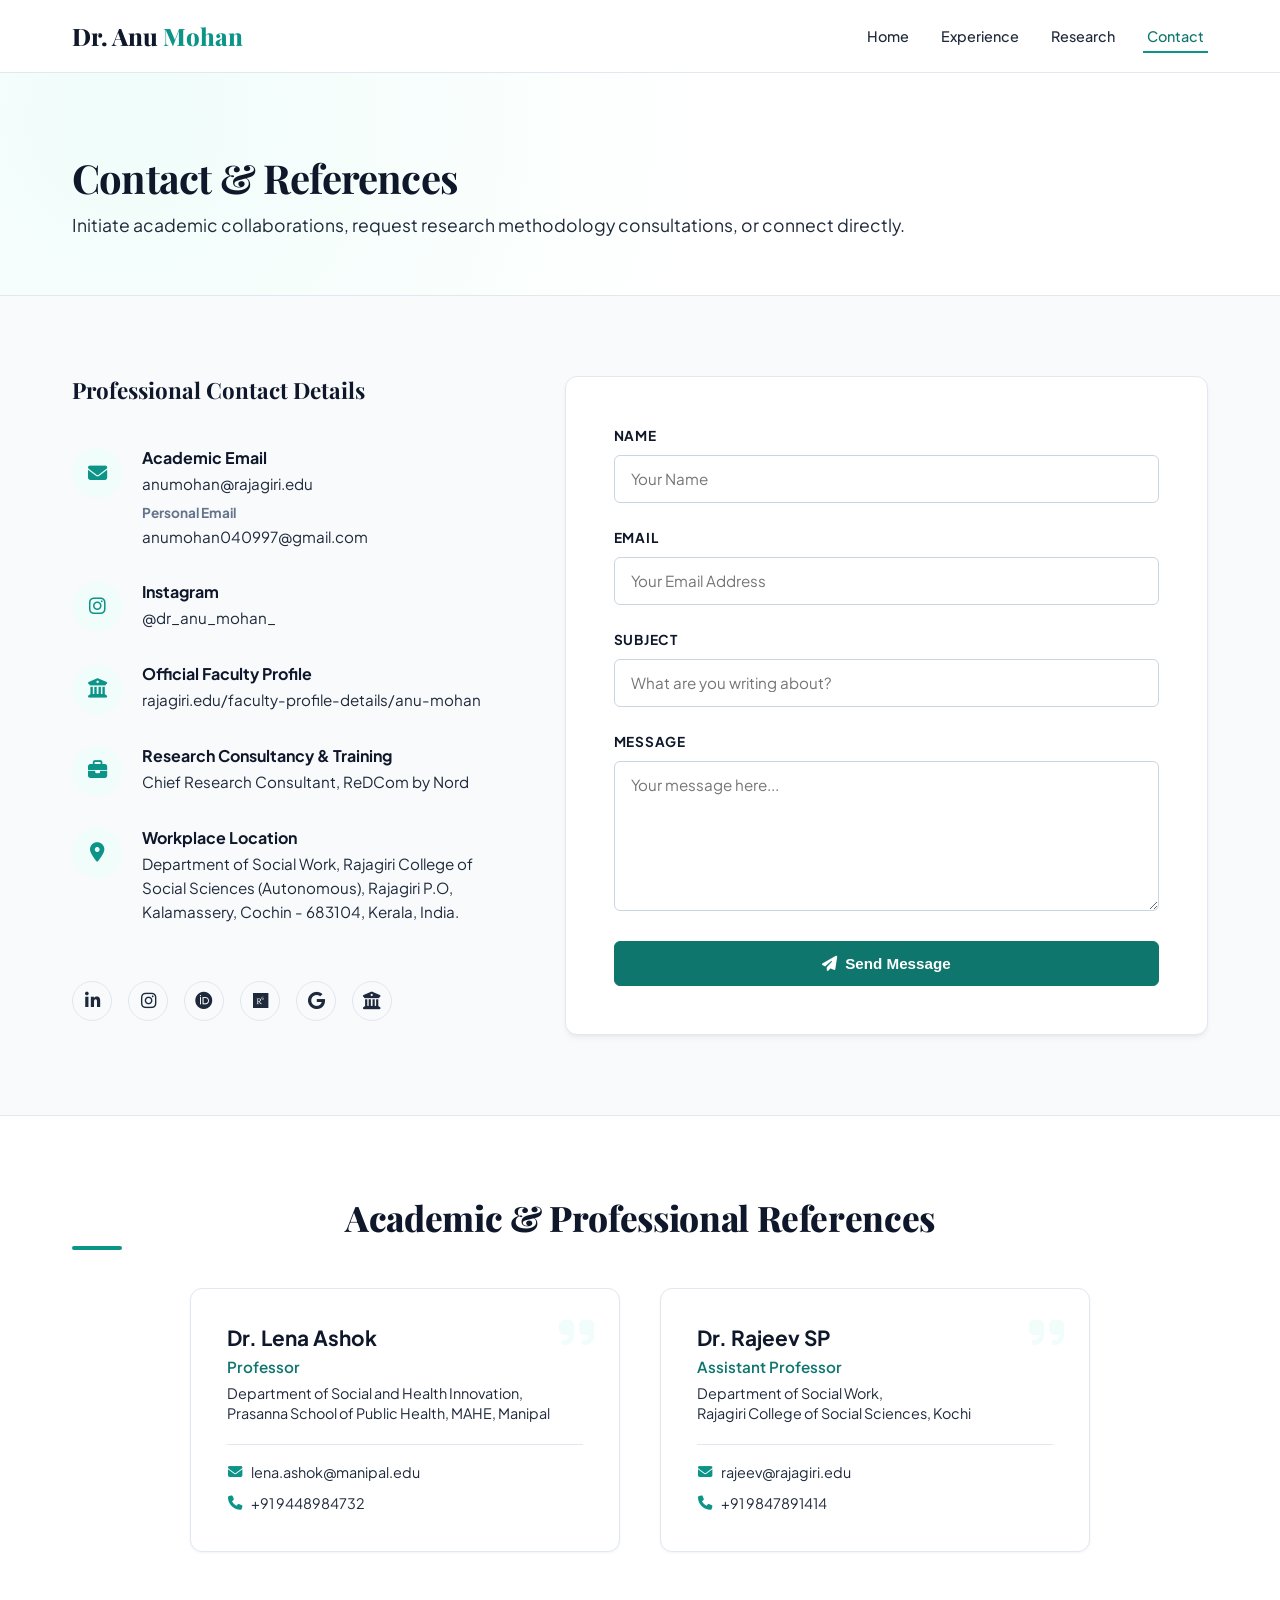
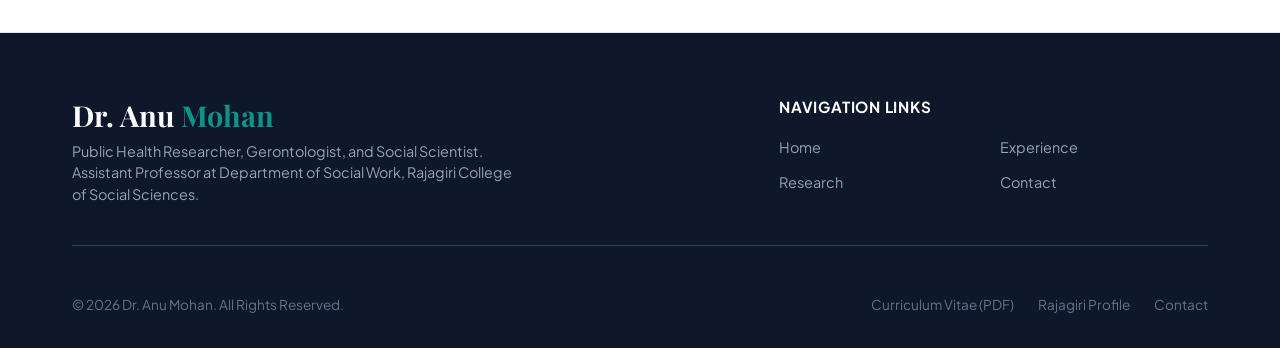
==== commit 5b0c0f9e: "fix: remove personal mobile number and add Instagram profile link" ====
--- a/contact.html
+++ b/contact.html
@@ -60,10 +60,10 @@
           </div>
 
           <div class="contact-info-card">
-            <div class="contact-icon"><i class="fa-solid fa-phone"></i></div>
-            <div class="contact-details">
-              <h4>Phone</h4>
-              <p><a href="tel:+918281433327">+91 8281433327</a></p>
+            <div class="contact-icon"><i class="fa-brands fa-instagram"></i></div>
+            <div class="contact-details">
+              <h4>Instagram</h4>
+              <p><a href="https://www.instagram.com/dr_anu_mohan_?stkn=MXcwcTk4ejJjenlhMg==" target="_blank" rel="noopener noreferrer">@dr_anu_mohan_</a></p>
             </div>
           </div>
 
@@ -93,6 +93,7 @@
 
           <div class="social-links">
             <a href="https://www.linkedin.com/school/rajagiri-college-of-social-sciences-autonomous" target="_blank" rel="noopener noreferrer" class="social-btn" aria-label="LinkedIn" title="LinkedIn"><i class="fa-brands fa-linkedin-in"></i></a>
+            <a href="https://www.instagram.com/dr_anu_mohan_?stkn=MXcwcTk4ejJjenlhMg==" target="_blank" rel="noopener noreferrer" class="social-btn" aria-label="Instagram" title="Instagram: @dr_anu_mohan_"><i class="fa-brands fa-instagram"></i></a>
             <a href="https://orcid.org/0009-0008-4764-7502" target="_blank" rel="noopener noreferrer" class="social-btn" aria-label="ORCID" title="ORCID Profile"><i class="fa-brands fa-orcid"></i></a>
             <a href="https://researchgate.net" target="_blank" rel="noopener noreferrer" class="social-btn" aria-label="ResearchGate" title="ResearchGate"><i class="fa-brands fa-researchgate"></i></a>
             <a href="https://scholar.google.com" target="_blank" rel="noopener noreferrer" class="social-btn" aria-label="Google Scholar" title="Google Scholar"><i class="fa-brands fa-google"></i></a>
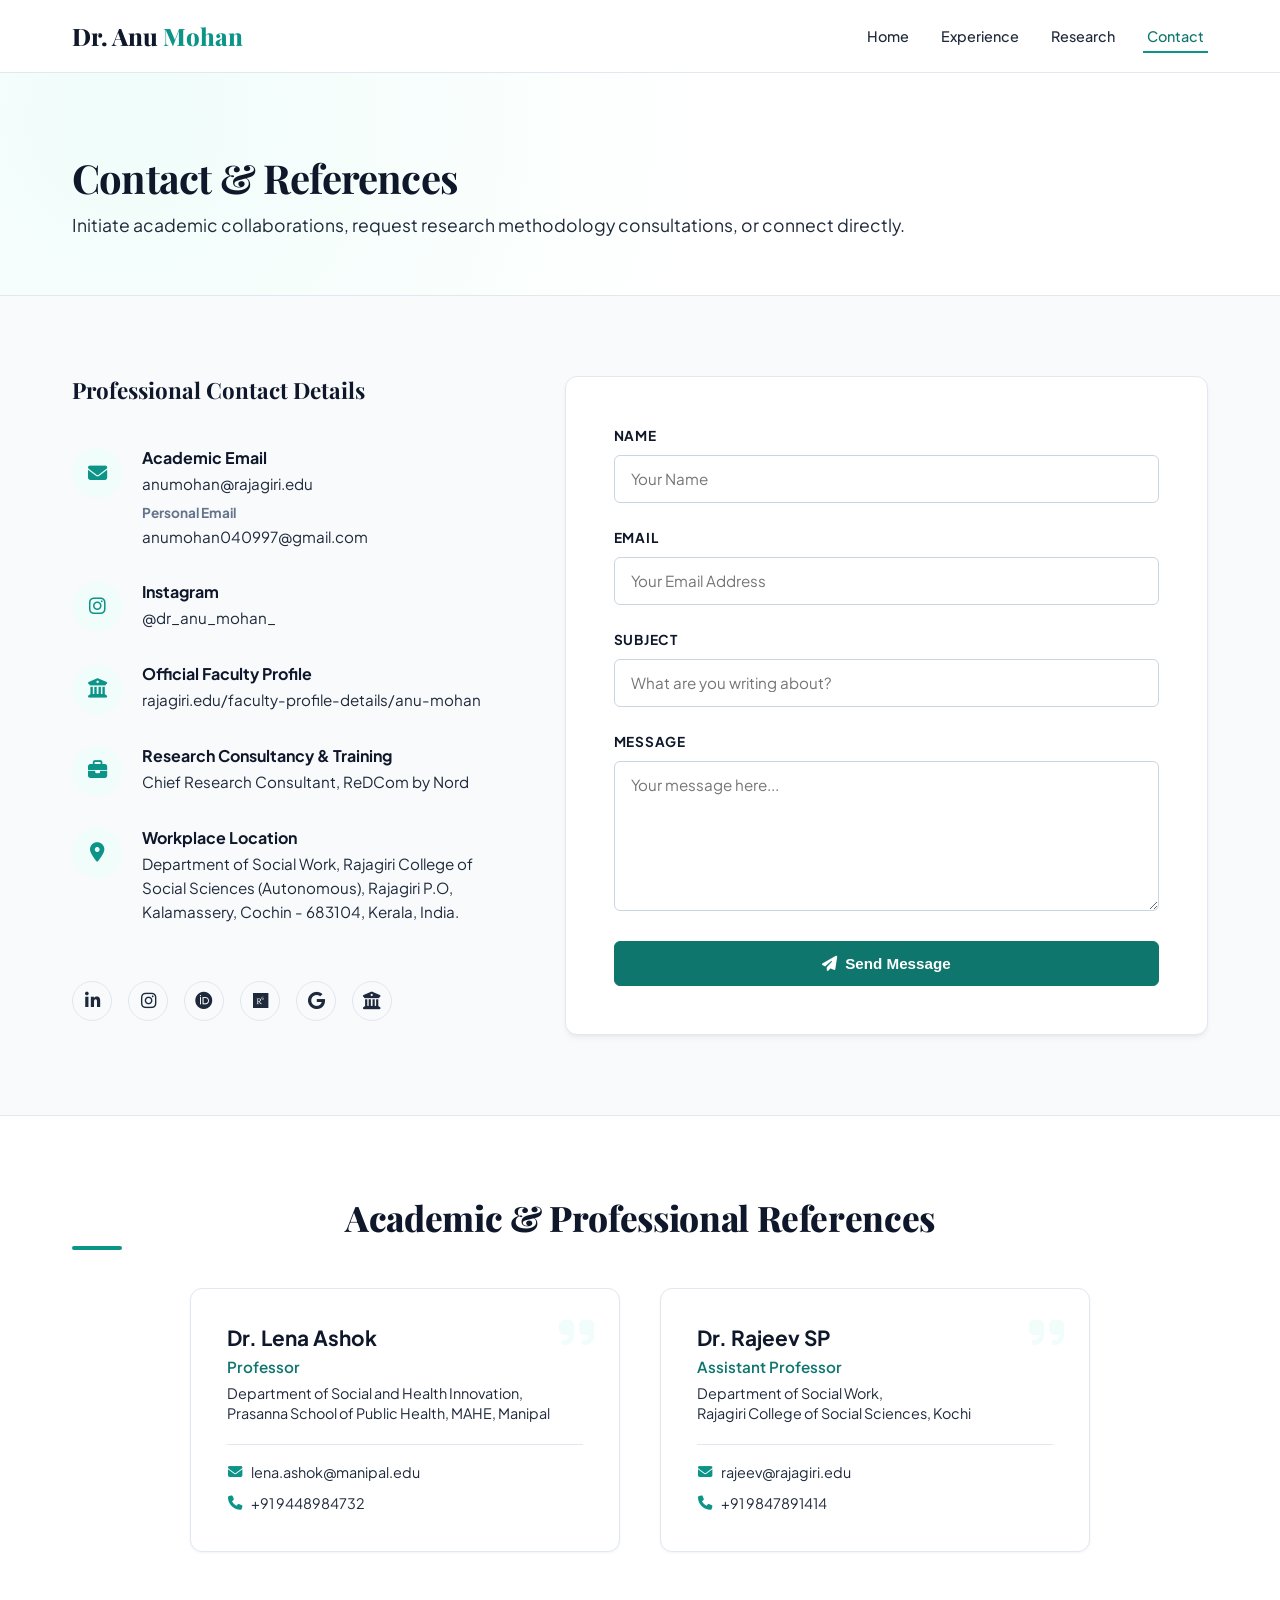
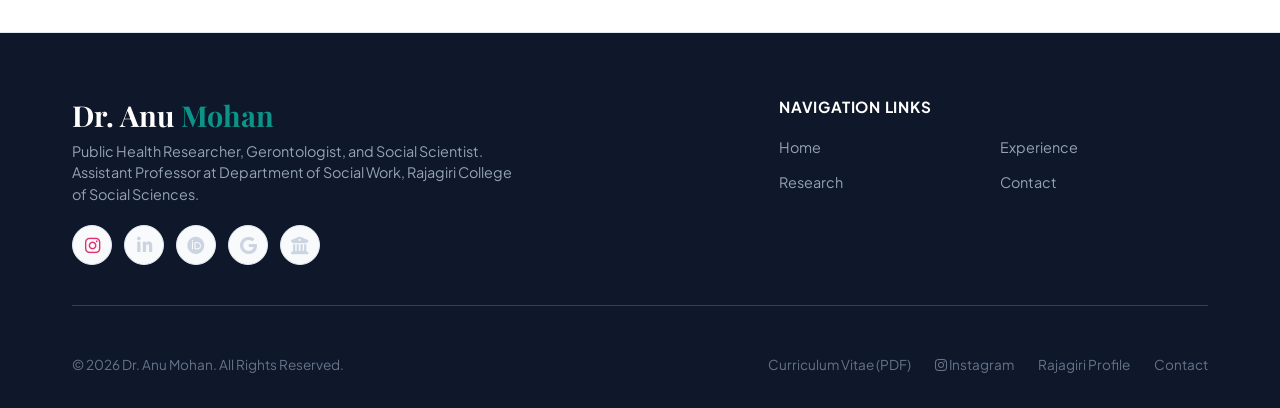
==== commit f7686c80: "feat: integrate Instagram link across hero CTA, hero metadata, and all page footers" ====
--- a/contact.html
+++ b/contact.html
@@ -187,6 +187,13 @@
         <div class="footer-brand">
           <h3>Dr. Anu <span>Mohan</span></h3>
           <p>Public Health Researcher, Gerontologist, and Social Scientist. Assistant Professor at Department of Social Work, Rajagiri College of Social Sciences.</p>
+          <div class="footer-social-links" style="margin-top: 1.25rem; display: flex; gap: 0.75rem;">
+            <a href="https://www.instagram.com/dr_anu_mohan_?stkn=MXcwcTk4ejJjenlhMg==" target="_blank" rel="noopener noreferrer" class="social-btn" aria-label="Instagram" title="Instagram: @dr_anu_mohan_"><i class="fa-brands fa-instagram" style="color: #E1306C;"></i></a>
+            <a href="https://www.linkedin.com/school/rajagiri-college-of-social-sciences-autonomous" target="_blank" rel="noopener noreferrer" class="social-btn" aria-label="LinkedIn" title="LinkedIn"><i class="fa-brands fa-linkedin-in"></i></a>
+            <a href="https://orcid.org/0009-0008-4764-7502" target="_blank" rel="noopener noreferrer" class="social-btn" aria-label="ORCID" title="ORCID Profile"><i class="fa-brands fa-orcid"></i></a>
+            <a href="https://scholar.google.com" target="_blank" rel="noopener noreferrer" class="social-btn" aria-label="Google Scholar" title="Google Scholar"><i class="fa-brands fa-google"></i></a>
+            <a href="https://rajagiri.edu/faculty-profile-details/anu-mohan" target="_blank" rel="noopener noreferrer" class="social-btn" aria-label="Rajagiri Profile" title="Rajagiri Faculty Profile"><i class="fa-solid fa-building-columns"></i></a>
+          </div>
         </div>
         <div class="footer-links">
           <h4>Navigation Links</h4>
@@ -202,6 +209,7 @@
         <p>&copy; 2026 Dr. Anu Mohan. All Rights Reserved.</p>
         <div class="footer-bottom-links">
           <a href="assets/Dr_Anu_Mohan_CV.pdf" download>Curriculum Vitae (PDF)</a>
+          <a href="https://www.instagram.com/dr_anu_mohan_?stkn=MXcwcTk4ejJjenlhMg==" target="_blank" rel="noopener noreferrer"><i class="fa-brands fa-instagram"></i> Instagram</a>
           <a href="https://rajagiri.edu/faculty-profile-details/anu-mohan" target="_blank" rel="noopener noreferrer">Rajagiri Profile</a>
           <a href="contact.html">Contact</a>
         </div>
